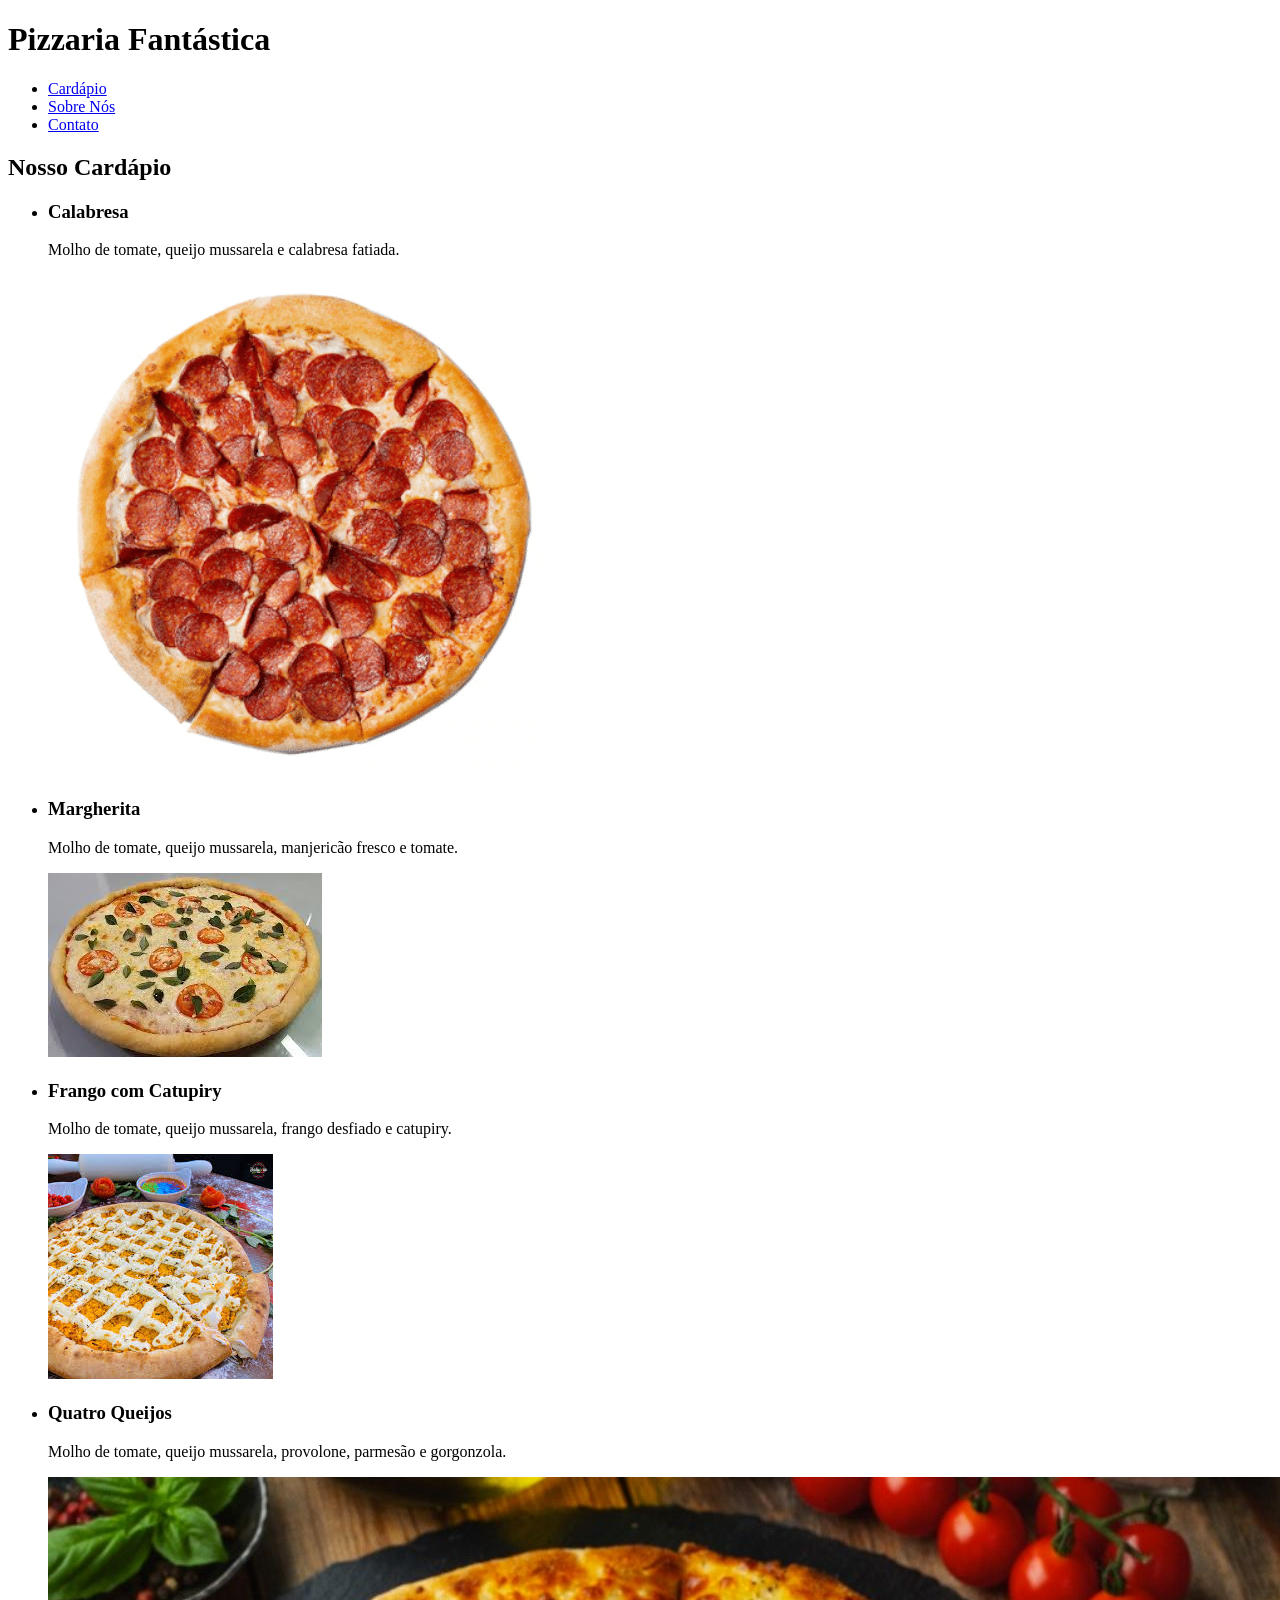
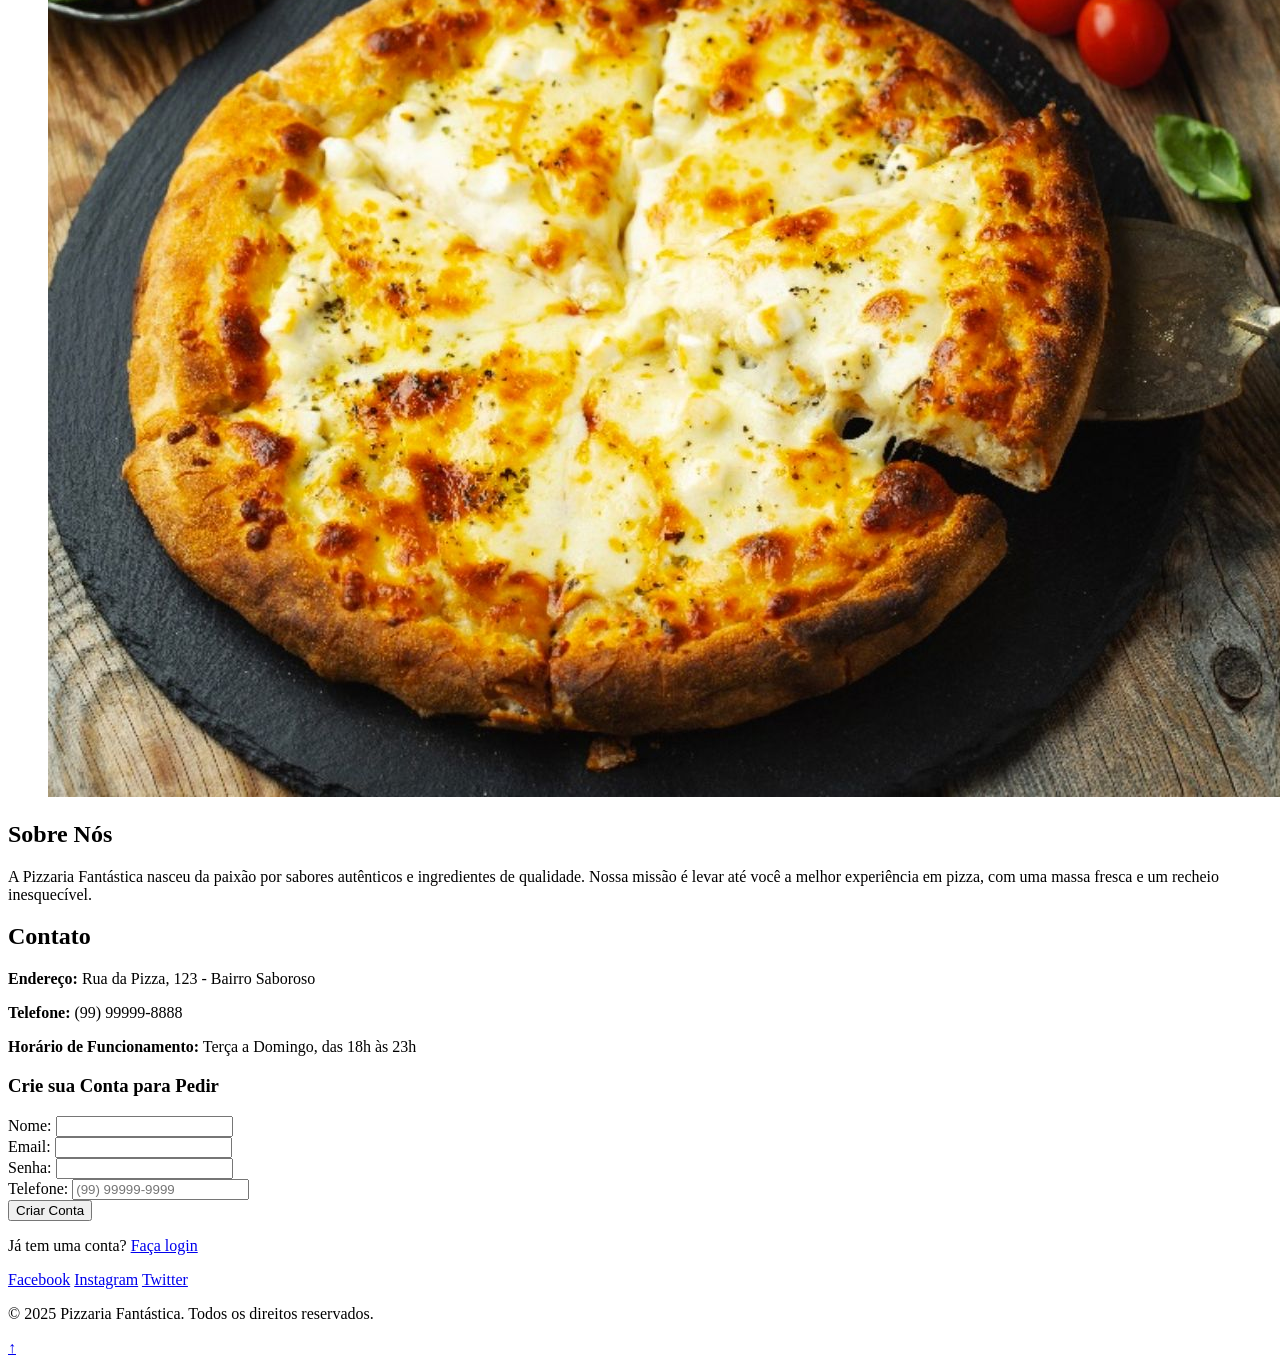
==== index.html @ d0e798cd "Add files via upload" ====
<!DOCTYPE html>
<html lang="pt-br">
<head>
    <meta charset="UTF-8">
    <meta name="viewport" content="width=device-width, initial-scale=1.0">
    <title>Pizzaria Fantástica</title>
    <link rel="stylesheet" href="style.css">
    <link rel="icon" type="image/png" href="images/favicon.png">
</head>
<body>
    <header>
        <h1>Pizzaria Fantástica</h1>
        <nav>
            <ul>
                <li><a href="#cardapio">Cardápio</a></li>
                <li><a href="#sobre-nos">Sobre Nós</a></li>
                <li><a href="#contato">Contato</a></li>
            </ul>
        </nav>
    </header>

    <main>
        <section id="cardapio">
            <h2>Nosso Cardápio</h2>
            <ul>
                <li>
                    <h3>Calabresa</h3>
                    <p>Molho de tomate, queijo mussarela e calabresa fatiada.</p>
                    <img src="../images/calabresa.jpg" alt="Pizza de Calabresa">
                </li>
                <li>
                    <h3>Margherita</h3>
                    <p>Molho de tomate, queijo mussarela, manjericão fresco e tomate.</p>
                    <img src="../images/margherita.jpg" alt="Pizza Margherita">
                </li>
                <li>
                    <h3>Frango com Catupiry</h3>
                    <p>Molho de tomate, queijo mussarela, frango desfiado e catupiry.</p>
                    <img src="../images/frango_catupiry.jpg" alt="Pizza de Frango com Catupiry">
                </li>
                <li>
                    <h3>Quatro Queijos</h3>
                    <p>Molho de tomate, queijo mussarela, provolone, parmesão e gorgonzola.</p>
                    <img src="../images/quatro_queijos.jpg" alt="Pizza Quatro Queijos">
                </li>
            </ul>
        </section>

        <section id="sobre-nos">
            <h2>Sobre Nós</h2>
            <p>A Pizzaria Fantástica nasceu da paixão por sabores autênticos e ingredientes de qualidade. Nossa missão é levar até você a melhor experiência em pizza, com uma massa fresca e um recheio inesquecível.</p>
        </section>

        <section id="contato">
            <h2>Contato</h2>
            <p><strong>Endereço:</strong> Rua da Pizza, 123 - Bairro Saboroso</p>
            <p><strong>Telefone:</strong> (99) 99999-8888</p>
            <p><strong>Horário de Funcionamento:</strong> Terça a Domingo, das 18h às 23h</p>

            <div id="auth-container">
                <form id="register-form" action="#" method="post" novalidate>
                    <h3>Crie sua Conta para Pedir</h3>
                    <div>
                        <label for="nome">Nome:</label>
                        <input type="text" id="nome" name="nome" required>
                        <span class="error-message" id="nome-error"></span>
                    </div>
    
                    <div>
                        <label for="email">Email:</label>
                        <input type="email" id="email" name="email" required>
                        <span class="error-message" id="email-error"></span>
                    </div>
                    <div>
                        <label for="senha">Senha:</label>
                        <input type="password" id="senha" name="senha" required>
                        <span class="error-message" id="senha-error"></span>
                    </div>
                    <div>
                        <label for="telefone">Telefone:</label>
                        <input type="tel" id="telefone" name="telefone" placeholder="(99) 99999-9999" required>
                        <span class="error-message" id="telefone-error"></span>
                    </div>
    
                    <button type="submit">Criar Conta</button>
                    <p class="toggle-form-link">Já tem uma conta? <a href="#" id="show-login">Faça login</a></p>
                </form>
    
                <form id="login-form" action="#" method="post" novalidate style="display: none;">
                    <h3>Acesse sua Conta</h3>
                    <div>
                        <label for="login-email">Email:</label>
                        <input type="email" id="login-email" name="email" required>
                        <span class="error-message" id="login-email-error"></span>
                    </div>
                    <div>
                        <label for="login-senha">Senha:</label>
                        <input type="password" id="login-senha" name="senha" required>
                        <span class="error-message" id="login-senha-error"></span>
                    </div>
    
                    <button type="submit">Entrar</button>
                    <p class="toggle-form-link">Não tem uma conta? <a href="#" id="show-register">Crie uma</a></p>
                </form>
            </div>

            <div id="user-area" style="display: none;">
                <h3>Bem-vindo de volta!</h3>
                <p>Agora você pode navegar pelo site como um usuário logado.</p>
                <button id="logout-button">Sair</button>
            </div>

        </section>
    </main>

    <footer>
        <div class="social-links">
            <a href="#" title="Facebook">Facebook</a>
            <a href="#" title="Instagram">Instagram</a>
            <a href="#" title="Twitter">Twitter</a>
        </div>
        <p>&copy; 2025 Pizzaria Fantástica. Todos os direitos reservados.</p>
    </footer>

    <a href="#" id="voltar-topo" class="voltar-topo">&uarr;</a>
    <script src="script.js"></script>
</body>
</html>
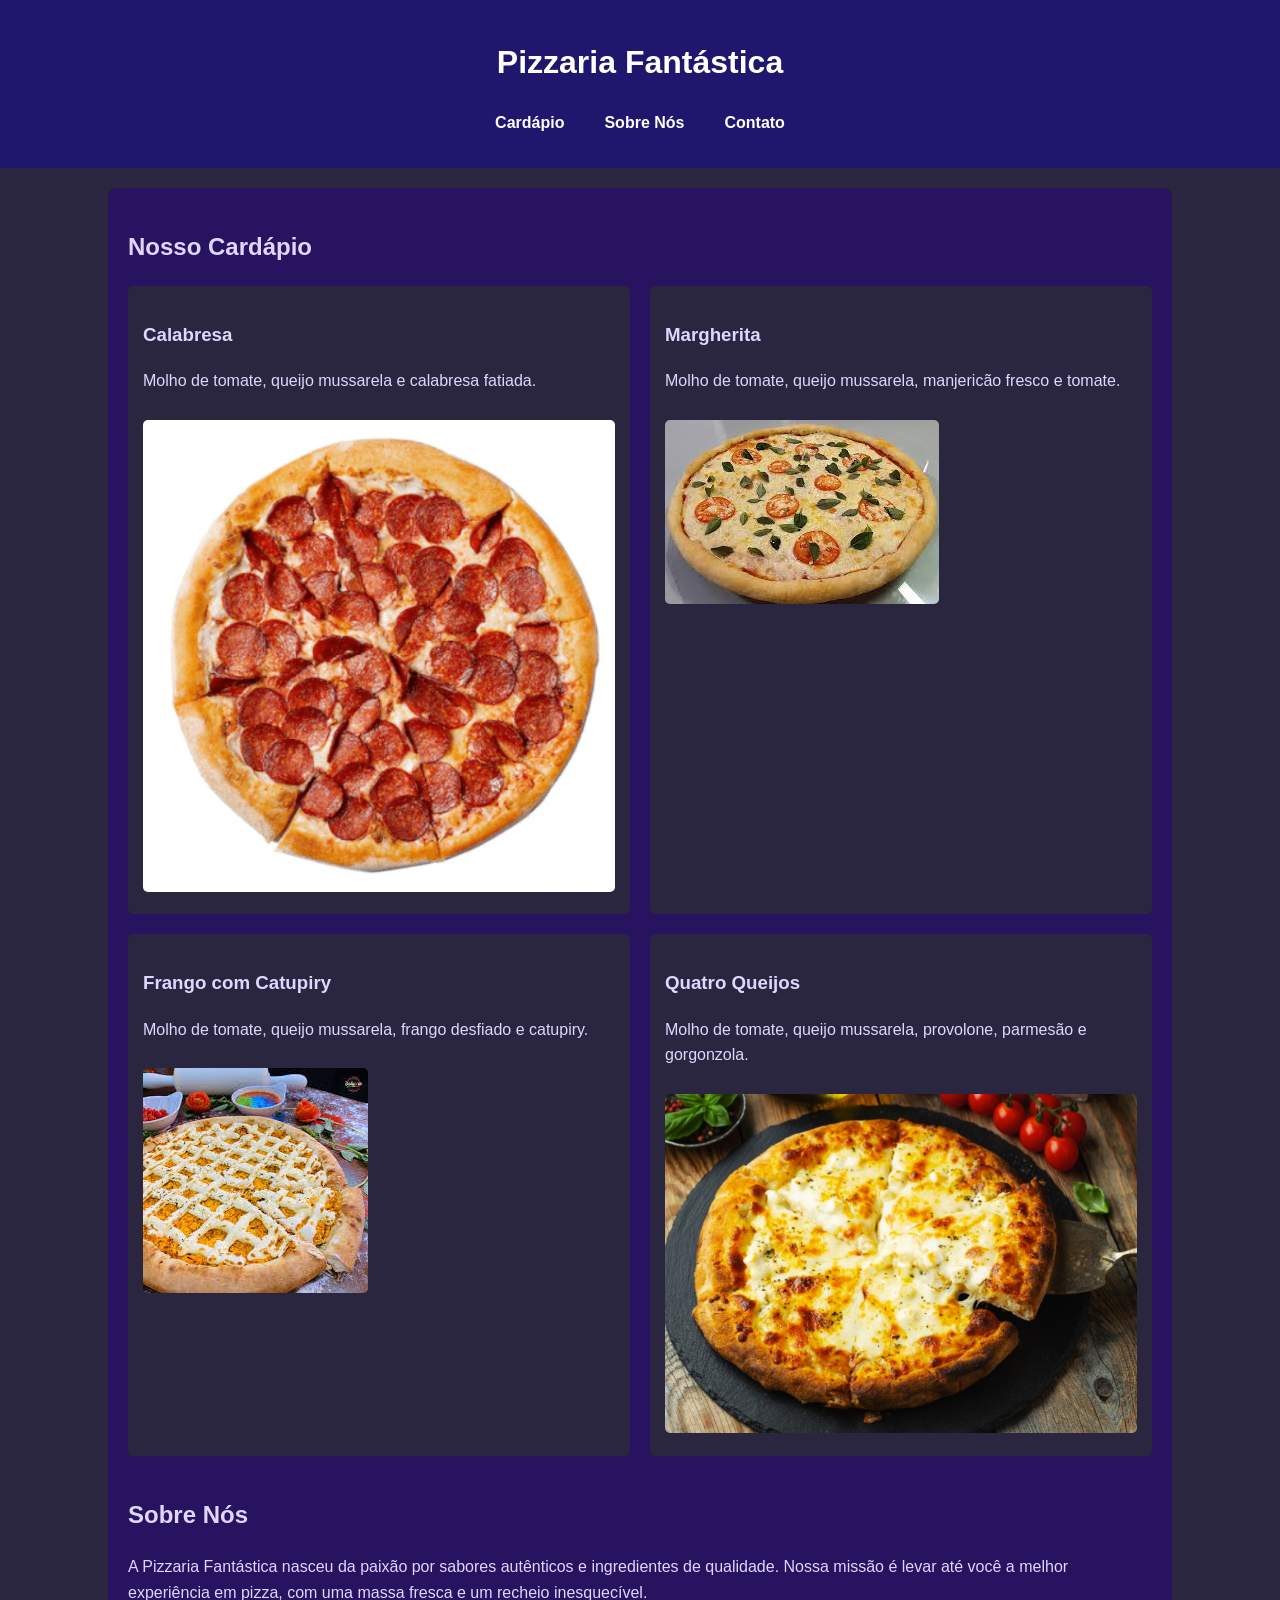
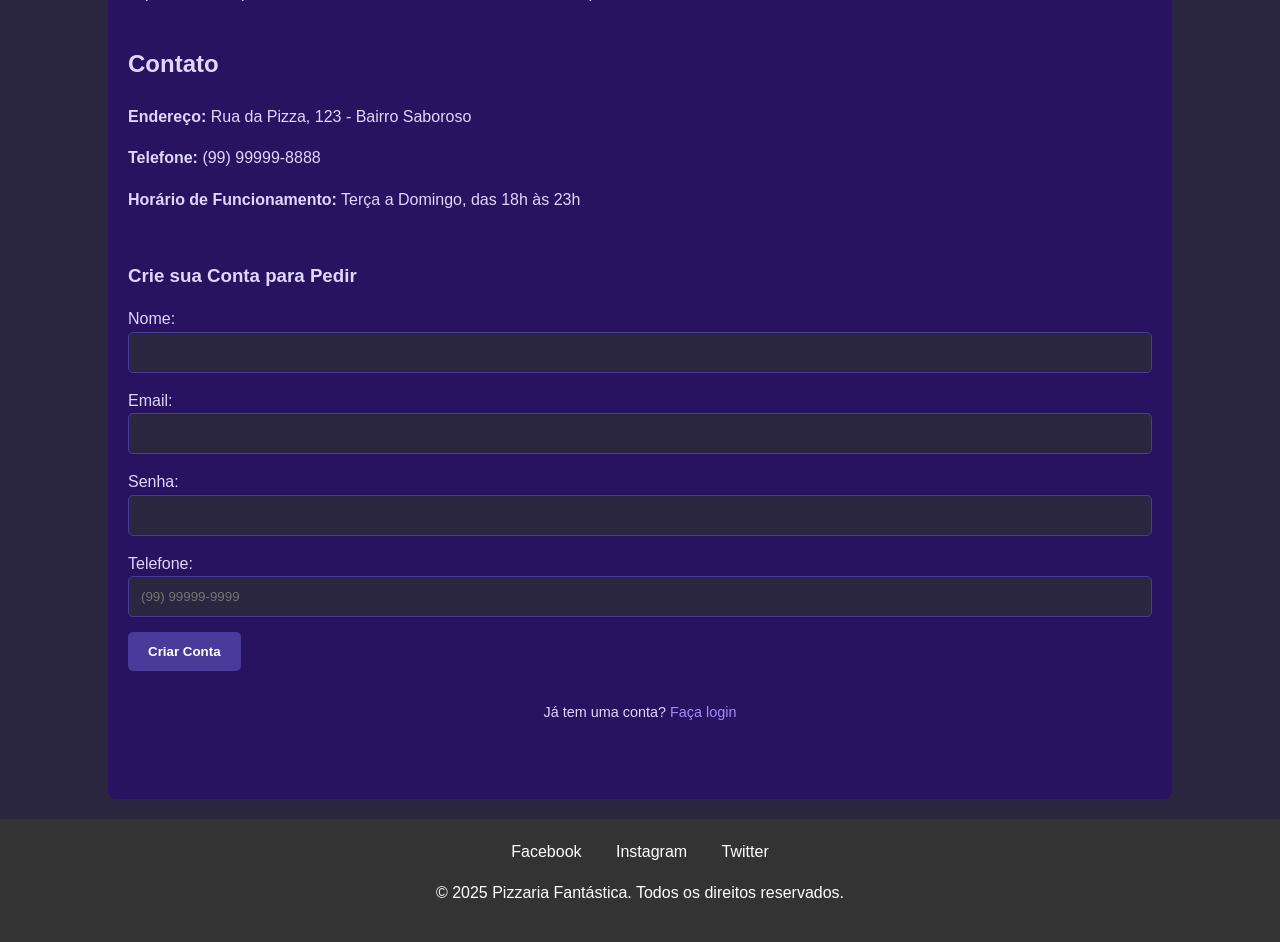
==== commit 38b16cf3: "melhorando o codigo" ====
--- a/index.html
+++ b/index.html
@@ -26,22 +26,22 @@
                 <li>
                     <h3>Calabresa</h3>
                     <p>Molho de tomate, queijo mussarela e calabresa fatiada.</p>
-                    <img src="../images/calabresa.jpg" alt="Pizza de Calabresa">
+                    <img src="/images/calabresa.jpg" alt="Pizza de Calabresa">
                 </li>
                 <li>
                     <h3>Margherita</h3>
                     <p>Molho de tomate, queijo mussarela, manjericão fresco e tomate.</p>
-                    <img src="../images/margherita.jpg" alt="Pizza Margherita">
+                    <img src="/images/margherita.jpg" alt="Pizza Margherita">
                 </li>
                 <li>
                     <h3>Frango com Catupiry</h3>
                     <p>Molho de tomate, queijo mussarela, frango desfiado e catupiry.</p>
-                    <img src="../images/frango_catupiry.jpg" alt="Pizza de Frango com Catupiry">
+                    <img src="/images/frango_catupiry.jpg" alt="Pizza de Frango com Catupiry">
                 </li>
                 <li>
                     <h3>Quatro Queijos</h3>
                     <p>Molho de tomate, queijo mussarela, provolone, parmesão e gorgonzola.</p>
-                    <img src="../images/quatro_queijos.jpg" alt="Pizza Quatro Queijos">
+                    <img src="/images/quatro_queijos.jpg" alt="Pizza Quatro Queijos">
                 </li>
             </ul>
         </section>
--- a/style.css
+++ b/style.css
@@ -0,0 +1,217 @@
+/* Adiciona rolagem suave para âncoras */
+html {
+    scroll-behavior: smooth;
+}
+
+/* Estilos gerais para o corpo da página */
+body {
+    font-family: sans-serif;
+    line-height: 1.6;
+    margin: 0;
+    padding: 0;
+    background-color: #2a263f;
+    color: #e0d6ff; /* Cor de texto mais clara para melhor contraste */
+}
+
+/* Estilizando o cabeçalho */
+header {
+    background-color: #1f176d;
+    color: #fff; /* Cor do título branca para melhor leitura */
+    padding: 1rem 0;
+    text-align: center;
+}
+
+/* Centralizando o conteúdo principal */
+main {
+    width: 80%;
+    margin: 20px auto; /* Adiciona margem no topo/baixo e centraliza horizontalmente */
+    padding: 20px;
+    background-color: #27135f;
+    border-radius: 8px; /* Bordas arredondadas */
+}
+
+/* Estilizando as seções dentro do main */
+main section {
+    margin-bottom: 40px; /* Espaçamento entre as seções */
+}
+
+/* Estilizando o menu de navegação */
+nav ul {
+    list-style: none;
+    padding: 0;
+    margin-top: 15px;
+    display: flex;
+    justify-content: center;
+    gap: 20px; /* Espaçamento entre os itens do menu */
+}
+
+nav ul li a {
+    color: #fff;
+    text-decoration: none;
+    font-weight: bold;
+    padding: 5px 10px;
+    border-radius: 5px;
+    transition: background-color 0.3s;
+}
+
+nav ul li a:hover {
+    background-color: #4a3a9a; /* Efeito ao passar o mouse */
+}
+
+/* Estilizando a lista do cardápio */
+#cardapio ul {
+    list-style-type: none; /* Remove os marcadores da lista */
+    padding: 0;
+    display: flex; /* Ativa o Flexbox */
+    flex-wrap: wrap; /* Permite que os itens quebrem para a próxima linha */
+    gap: 20px; /* Espaçamento entre os cards de pizza */
+    justify-content: center; /* Centraliza os cards */
+}
+
+/* Estilizando cada item da pizza no cardápio */
+#cardapio li {
+    background-color: #2a263f; /* Cor de fundo para destacar o item */
+    padding: 15px;
+    border-radius: 5px;
+    flex: 1 1 45%; /* Define o tamanho dos itens para criar duas colunas */
+    box-sizing: border-box; /* Garante que o padding não afete a largura total */
+    transition: transform 0.3s ease; /* Adiciona uma transição suave para o efeito de hover */
+}
+
+/* Efeito de zoom ao passar o mouse sobre os cards de pizza */
+#cardapio li:hover {
+    transform: scale(1.05);
+}
+
+/* Estilizando o rodapé */
+footer {
+    text-align: center;
+    padding: 20px;
+    margin-top: 0;
+    background-color: #333;
+    color: #fff;
+}
+
+/* Estilizando os links de redes sociais no rodapé */
+.social-links {
+    margin-bottom: 15px;
+}
+
+.social-links a {
+    color: #fff;
+    text-decoration: none;
+    margin: 0 15px;
+    font-size: 1rem;
+    transition: color 0.3s;
+}
+
+.social-links a:hover {
+    color: #e0d6ff; /* Cor de destaque do tema */
+}
+
+/* Estilizando as imagens das pizzas no cardápio */
+#cardapio li img {
+    max-width: 100%; /* Garante que a imagem não ultrapasse a largura do contêiner */
+    height: auto; /* Mantém a proporção da imagem */
+    border-radius: 5px; /* Bordas arredondadas para as imagens */
+    margin-top: 10px; /* Espaçamento entre o texto e a imagem */
+}
+
+/* Media Query para telas menores (design responsivo) */
+@media (max-width: 768px) {
+    /* Ajusta a largura do conteúdo principal para telas menores */
+    main {
+        width: 95%;
+        padding: 15px;
+    }
+
+    /* Faz com que os itens do cardápio ocupem a largura total (uma coluna) */
+    #cardapio li {
+        flex: 1 1 100%;
+    }
+}
+
+/* Estilos para o formulário de contato */
+#contato form {
+    margin-top: 30px;
+    display: flex;
+    flex-direction: column;
+    gap: 15px; /* Espaçamento entre os elementos do formulário */
+}
+
+#contato form h3 {
+    margin-bottom: 0;
+}
+
+#contato input,
+#contato textarea {
+    width: 100%;
+    padding: 12px;
+    border: 1px solid #4a3a9a;
+    border-radius: 5px;
+    background-color: #2a263f;
+    color: #e0d6ff;
+    box-sizing: border-box; /* Garante que padding não afete a largura total */
+    font-family: inherit; /* Usa a mesma fonte do site */
+}
+
+#contato button {
+    padding: 12px 20px;
+    border: none;
+    border-radius: 5px;
+    background-color: #4a3a9a;
+    color: #fff;
+    font-weight: bold;
+    cursor: pointer;
+    transition: background-color 0.3s;
+    align-self: flex-start; /* Impede que o botão estique 100% */
+}
+
+#contato button:hover {
+    background-color: #6954c9; /* Um tom mais claro ao passar o mouse */
+}
+
+/* Estilo para os links de troca de formulário (Login/Registro) */
+.toggle-form-link {
+    text-align: center;
+    margin-top: 15px;
+    font-size: 0.9em;
+}
+
+.toggle-form-link a {
+    color: #a18dff;
+    text-decoration: none;
+}
+/* Estilos para o botão "Voltar ao Topo" */
+.voltar-topo {
+    display: none; /* Começa escondido */
+    position: fixed; /* Posição fixa na tela */
+    bottom: 25px;
+    right: 25px;
+    z-index: 99; /* Garante que fique sobre outros elementos */
+    background-color: #4a3a9a;
+    color: white;
+    border: none;
+    border-radius: 50%; /* Deixa o botão redondo */
+    cursor: pointer;
+    padding: 10px 15px;
+    font-size: 18px;
+    text-decoration: none;
+    transition: background-color 0.3s;
+}
+
+.voltar-topo:hover {
+    background-color: #6954c9;
+}
+
+/* Estilos para validação do formulário */
+.error-message {
+    color: #ff8a8a;
+    font-size: 0.9em;
+    min-height: 1em; /* Evita que o layout "pule" */
+}
+
+input.invalid,
+textarea.invalid {
+    border-color: #ff8a8a;
+}
